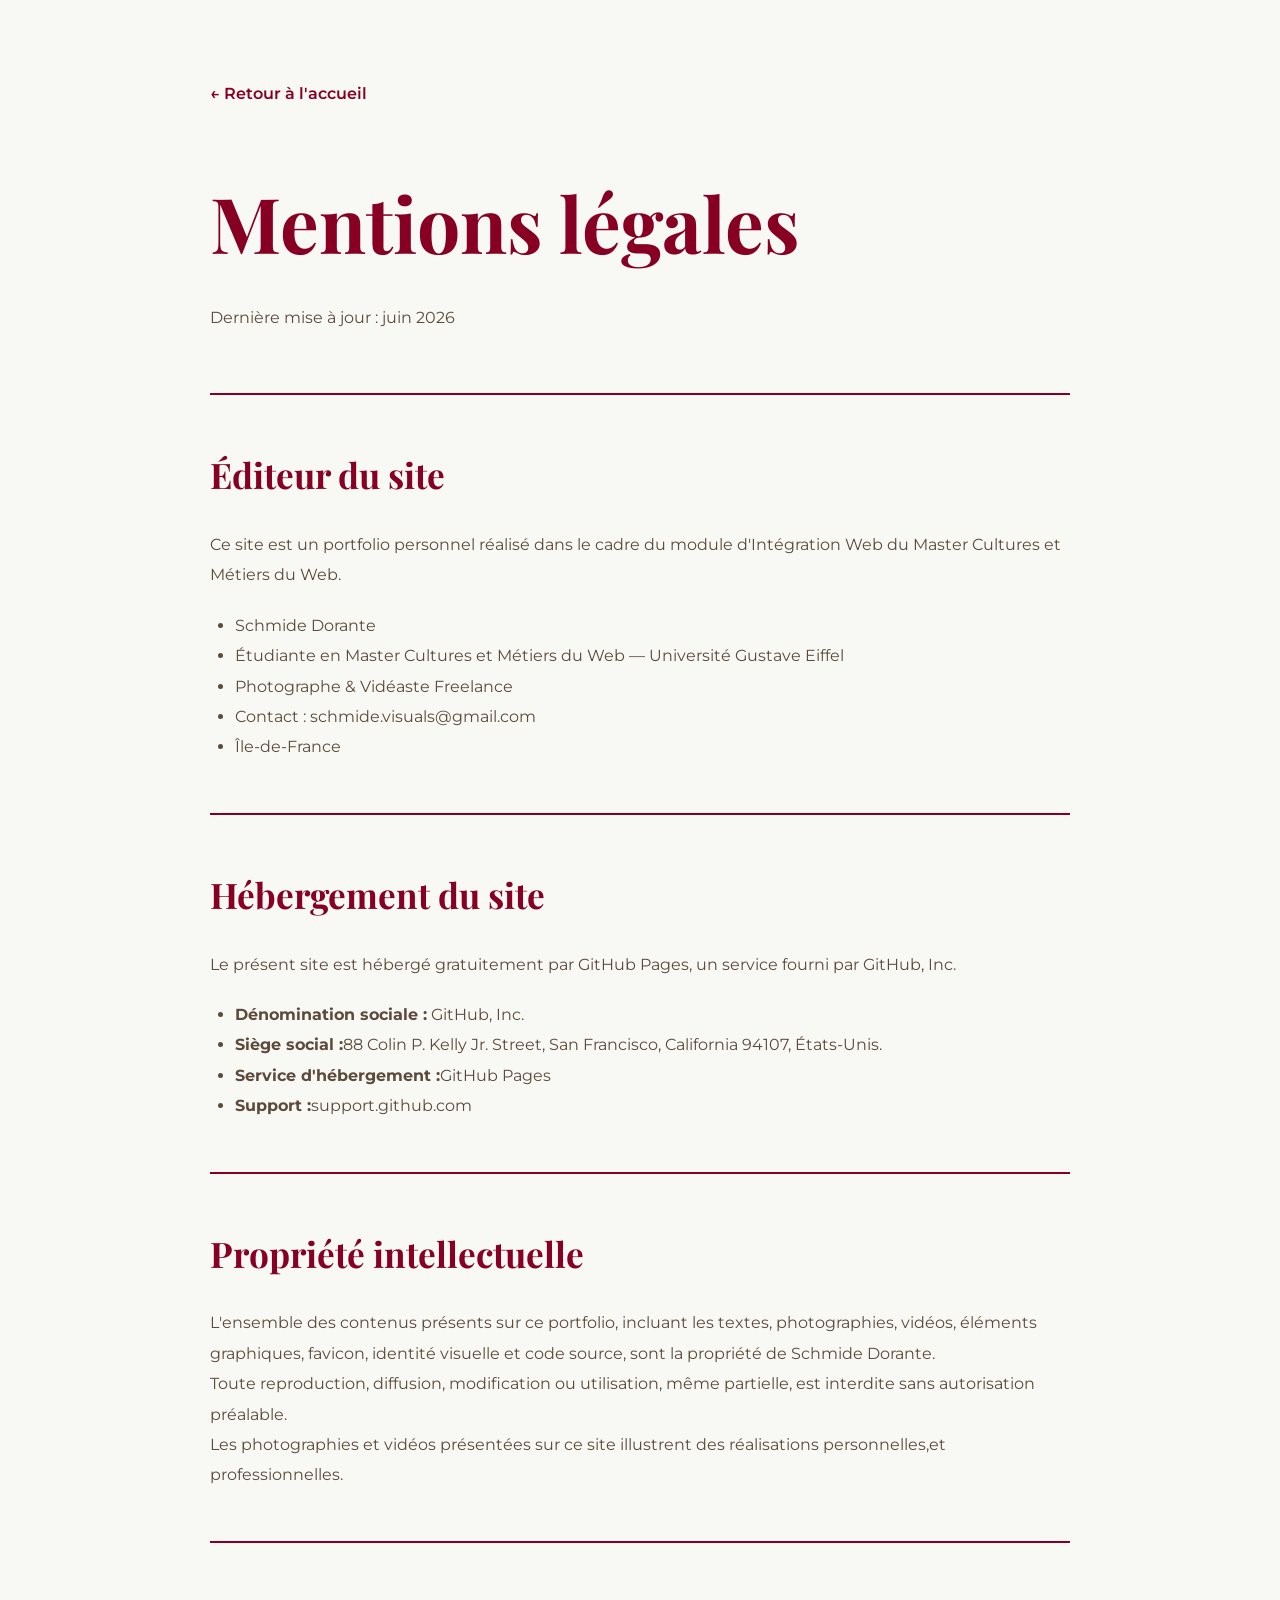
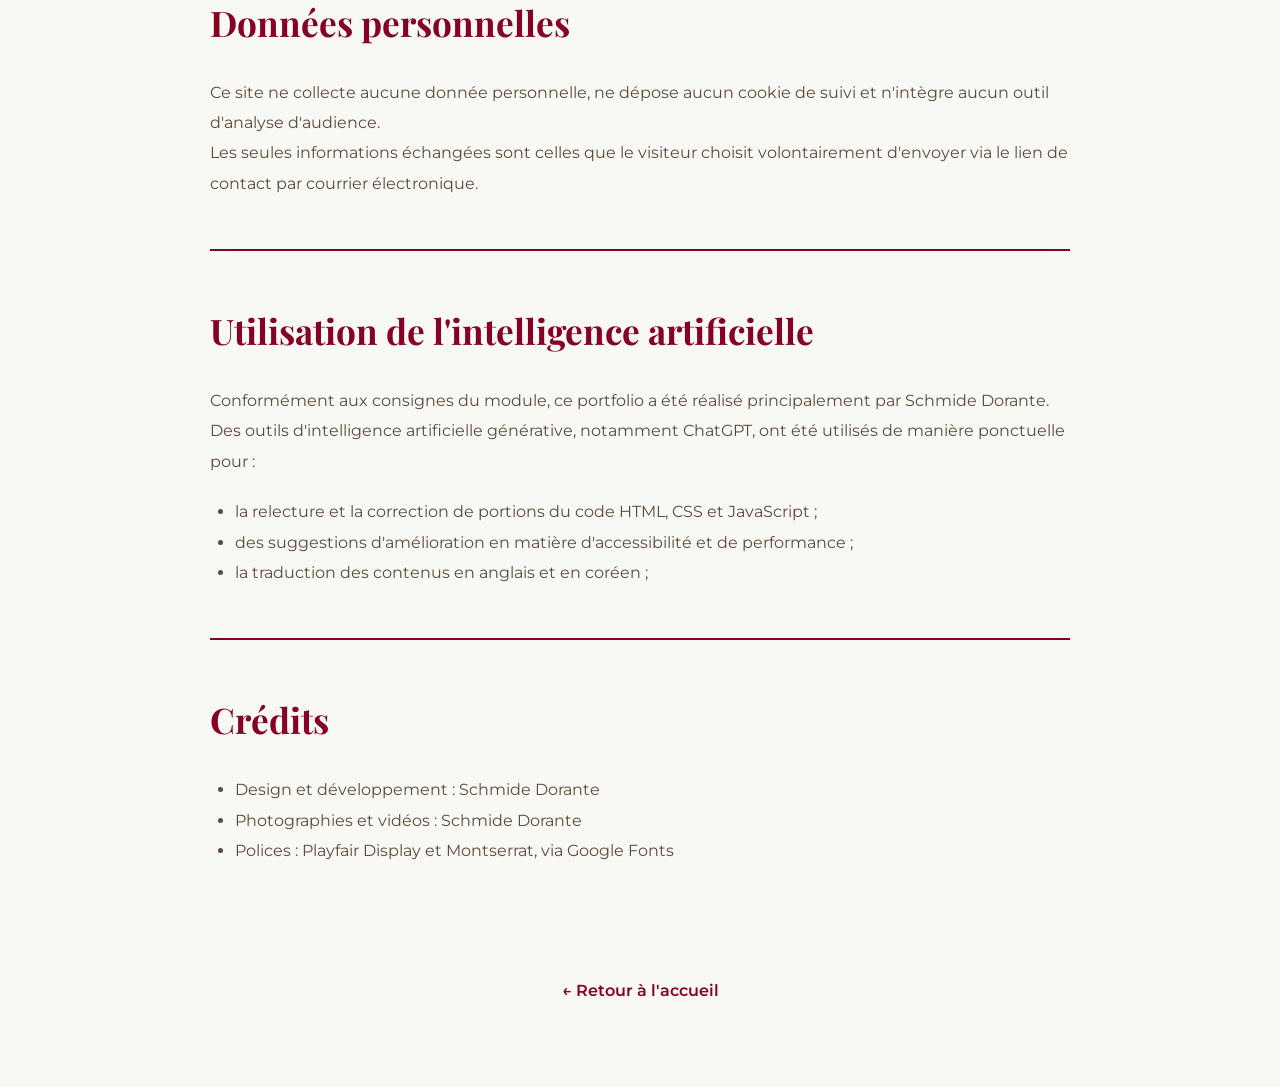
==== mentions-legales.html @ be399d7e "correction finale portfolio" ====
<!DOCTYPE html>
<html lang="fr">
<head>
    <meta charset="UTF-8">
    <meta name="viewport" content="width=device-width, initial-scale=1.0">
    <title>Mentions légales | Schmide Dorante</title>

    <meta name="description" content="Mentions légales portfolio de Schmide Dorante.">

    <link rel="icon" href="images/favicon.png" type="image/png">

    <!-- Google Fonts -->
    <link rel="preconnect" href="https://fonts.googleapis.com">
    <link rel="preconnect" href="https://fonts.gstatic.com" crossorigin>
    <link href="https://fonts.googleapis.com/css2?family=Playfair+Display:wght@700&family=Montserrat:wght@300;400;500;600&display=swap" rel="stylesheet">

    <link rel="stylesheet" href="style.css">
</head>

<body>
    <main class="mentions-page">
        <a href="index.html" class="retour">
            ← Retour à l'accueil
        </a>

        <h1>Mentions légales</h1>

        <p class="date">
            Dernière mise à jour : juin 2026
        </p>

        <section>
            <h2>Éditeur du site</h2>

            <p>
                Ce site est un portfolio personnel réalisé dans le cadre du module d'Intégration Web du Master Cultures et Métiers du Web.
            </p>

            <ul>
                <li>Schmide Dorante</li>
                <li>Étudiante en Master Cultures et Métiers du Web — Université Gustave Eiffel</li>
                <li>Photographe & Vidéaste Freelance</li>
                <li>
                    Contact :
                    <a href="mailto:schmide.visuals@gmail.com">schmide.visuals@gmail.com</a>
                </li>
                <li>Île-de-France</li>
            </ul>
        </section>

        <section>
            <h2>Hébergement du site</h2>

            <p>
                Le présent site est hébergé gratuitement par GitHub Pages, un service fourni par GitHub, Inc.
            </p>

            <ul>
                <li>
                    <strong>Dénomination sociale :</strong> GitHub, Inc.
                </li>
                <li>
                    <strong>Siège social :</strong>88 Colin P. Kelly Jr. Street, San Francisco, California 94107, États-Unis.
                </li>
                <li>
                    <strong>Service d'hébergement :</strong><a href="https://pages.github.com/" target="_blank" rel="noopener noreferrer">GitHub Pages</a>
                </li>
                <li>
                    <strong>Support :</strong><a href="https://support.github.com/" target="_blank" rel="noopener noreferrer">support.github.com</a>
                </li>
            </ul>
        </section>

        <section>
            <h2>Propriété intellectuelle</h2>
            <p>
                L'ensemble des contenus présents sur ce portfolio, incluant les textes,
                photographies, vidéos, éléments graphiques, favicon, identité visuelle
                et code source, sont la propriété de Schmide Dorante.
            </p>
            <p>
                Toute reproduction, diffusion, modification ou utilisation, même partielle,
                est interdite sans autorisation préalable.
            </p>
            <p>
                Les photographies et vidéos présentées sur ce site illustrent des réalisations
                personnelles,et professionnelles.
            </p>
        </section>

        <section>
            <h2>Données personnelles</h2>
            <p>
                Ce site ne collecte aucune donnée personnelle, ne dépose aucun cookie de suivi
                et n'intègre aucun outil d'analyse d'audience.
            </p>
            <p>
                Les seules informations échangées sont celles que le visiteur choisit
                volontairement d'envoyer via le lien de contact par courrier électronique.
            </p>
        </section>

        <section>
            <h2>Utilisation de l'intelligence artificielle</h2>

            <p>
                Conformément aux consignes du module, ce portfolio a été réalisé principalement
                par Schmide Dorante. Des outils d'intelligence artificielle générative,
                notamment ChatGPT, ont été utilisés de manière ponctuelle pour :
            </p>

            <ul>
                <li>la relecture et la correction de portions du code HTML, CSS et JavaScript ;</li>
                <li>des suggestions d'amélioration en matière d'accessibilité et de performance ;</li>
                <li>la traduction des contenus en anglais et en coréen ;</li>
            </ul>
        </section>

        <section>
            <h2>Crédits</h2>

            <ul>
                <li>Design et développement : Schmide Dorante</li>
                <li>Photographies et vidéos : Schmide Dorante</li>
                <li>Polices : Playfair Display et Montserrat, via Google Fonts</li>
            </ul>
        </section>

        <p class="retour-bas">
            <a href="index.html">
                ← Retour à l'accueil
            </a>
        </p>
    </main>
</body>
</html>
---- style.css ----
/* Updating the stylisation of the portfolio */
:root {
  --font-clair: #F8F8F5;
  --font-rose: #F9F0F2;
  --bordeaux: #870024;
  --sombre: #1A1410;
  --gris: #5C4A3A;
  --gris-clair: #8C7B6E;
  --police-titre:'playfair display', Georgia, serif;
  --police-texte: 'Montserrat', Arial, sans-serif;
}

/* Reset */
*, 
*::before, 
*::after { 
  box-sizing: border-box; 
  margin: 0; 
  padding: 0; 
}

/* Body */
html { 
  scroll-behavior: smooth; 
}

body {
  background-color: var(--font-clair);
  color: var(--sombre);
  font-family: var(--police-texte);
  font-weight: 400;
  line-height: 1.7;
}

/* styling the images */
img {
  display: block;
  max-width: 100%;
  height: auto;
}

/* Styling the links */
a {
  color: inherit;
  text-decoration: none;
}

a:focus-visible, 
button:focus-visible, 
video:focus-visible { 
  outline: 3px solid var(--bordeaux); 
  outline-offset: 4px; 
}

/* Styling header */
header {
  position: fixed;
  top: 0;
  left: 0;
  right: 0;
  background-color: var(--font-clair);
  padding: 1rem 2rem;
  z-index: 100;
  border-bottom: 1px solid rgba(123, 18, 48, 0.15);
}

/* Navigation styling */
nav {
  display: flex;
  justify-content: flex-end;
}

/* language buttons restyling */
.language-option {
  display: flex;
  gap: 0.5rem;
}

.language-option button {
  background: none;
  border: 1px solid var(--bordeaux);
  color: var(--bordeaux);
  padding: 0.4rem 0.8rem;
  font-family: var(--police-texte);
  font-size: 0.8rem;
  font-weight: 500;
  letter-spacing: 0.1em;
  cursor: pointer;
  transition: background 0.3s, color 0.3s;
}

.language-option button:hover,
.language-option button:active {
  background-color: var(--bordeaux);
  color: var(--font-clair);
}

/* Hero styling */
#hero {
  display: flex;
  align-items: center;
  justify-content: space-between;
  min-height: 100vh;
  padding: 8rem 4rem 4rem 4rem;
  gap: 2rem;
}

#hero-content {
  flex: 1;
  display: flex;
  flex-direction: column;
  gap: 1.5rem;
}

#hero h1 {
  font-family: var(--police-titre);
  font-size: clamp(3rem, 8vw, 7rem);
  font-weight: 700;
  line-height: 1;
  color: var(--bordeaux);
}

#hero h2 {
  font-family: var(--police-texte);
  font-size: clamp(0.9rem, 2vw, 1.1rem);
  font-weight: 700;
  letter-spacing: 0.2em;
  text-transform: uppercase;
  color: var(--sombre);
}

/* contact info for hero */
.contact-info {
  font-style: normal;
  display: flex;
  flex-direction: column;
  gap: 0.8rem;
}

.contact-info p {
display: flex;
align-items: center;
gap: 0.5rem;
font-size: 0.9rem;
color: var(--gris);
}

.contact-info a {
  color: var(--gris);
  transition: color 0.3s;
}

.contact-info a:hover {
  color: var(--bordeaux);
}

/* Call to action button style */
.cta-button {
  display: inline-block;
  padding: 1rem 2rem;
  background-color: var(--bordeaux);
  color: var(--font-clair);
  font-family: var(--police-texte);
  font-size: 0.85rem;
  font-weight: 500;
  letter-spacing: 0.15em;
  text-transform: uppercase;
  border: 2px solid var(--bordeaux);
  transition: background 0.3s, color 0.3s;
  align-self: flex-start;
}

.cta-button:hover {
  background-color: transparent;
  color: var(--bordeaux);
}

/* Styling the hero image */
#hero-image {
  flex: 1;
  display: flex;
  justify-content: flex-end;
  position: relative;
}

#hero-image img {
  width: 100%;
  max-width: 500px;
  height: 600px;
  object-fit: cover;
  object-position: center top;
  border-radius: 8px;
}

/* Decoration */
.forme-barre {
  position: absolute;
  top: -20px;
  left: 40px;
  width: 300px;
  height: 38px;
  background-color: var(--bordeaux);
  z-index: 1;
}

.forme-demi-cercle {
  position: absolute;
  top: -30px;
  right: -20px;
  width: 60px;
  height: 90px;
  background-color: var(--bordeaux);
  border-radius: 0 60px 60px 0;
  z-index: 1;
}

/* À Propos section style */
section:has(#a_propos) {
display: flex;
align-items: center;
justify-content: center;
gap: 2rem;
padding: 6rem 4rem;
background-color: var(--font-rose);
overflow: hidden;
}

#texte_gauche {
  flex: 1;
  display: flex;
  flex-direction: column;
  justify-content: center;
  gap: 1.5rem;
  max-width: 550px;
}

#texte_gauche h2 {
  font-family: var(--police-titre);
  font-size: clamp(2rem, 4vw, 4.5rem);
  font-weight: 700;
  color: var(--bordeaux);
  line-height: 1.1;
  text-transform: uppercase;
}

#texte_gauche p {
  font-family: var(--police-texte);
  font-size: 1rem;
  color: var(--gris);
  line-height: 1.8;
}

#image_gauche {
  flex: 1;
  display: flex;
  justify-content: flex-end;
  position:relative;
}

#image_gauche img {
  width: 100%;
  max-width: 500px;
  height: 600px;
  object-fit: cover;
  object-position: center top;
  border-radius: 0px;
}

/* sport section styling */
section:has(#sport-titre) {
  position: relative;
  padding: 6rem 4rem;
  background-color: var(--font-clair);
}

.forme-barre--haut-droite {
  position: absolute;
  top: 3rem;
  right: 4rem;
  left: auto;
  width: 300px;
  height: 38px;
  background-color: var(--bordeaux);
}

#sport-titre {
  font-family: var(--police-titre);
  font-size: clamp(2rem, 4vw, 4.5rem);
  font-weight: 700;
  color: var(--bordeaux);
  line-height: 1;
  text-transform: uppercase;
  margin-top: 4rem;
  margin-bottom: 1rem;
}

#sport-description {
  font-family: var(--police-texte);
  font-size: 1rem;
  color: var(--gris);
  line-height: 1.8;
  max-width: 600px;
  margin-bottom: 3rem;
}

#sport-galerie {
  display: grid;
  grid-template-columns: repeat(4, 1fr);
  gap: 1.6rem;
}

#sport-galerie img {
  width: 100%;
  aspect-ratio: 9/16;
  height: auto;
  object-fit: cover;
  border-radius: 0px;
  transition: transform 0.4s ease;
}

#sport-galerie img:hover {
  transform: scale(1.03);
}

/* styling portrait & lifestyle section */
section:has(#portrait-titre) {
  display: flex;
  align-items: center;
  gap: 5rem;
  padding: 6rem 4rem;
  background-color: var(--font-rose);
  position: relative;
}

#portrait-galerie {
  flex: 1;
  display: grid;
  grid-template-columns: repeat(4, 1fr);
  gap: 2rem;
}

#portrait-galerie img {
  width: 100%;
  aspect-ratio: 9/16;
  height: auto;
  object-fit: cover;
  object-position: center top;
  border-radius: 0;
  transition: transform 0.4s ease;
}

#portrait-galerie img:hover {
  transform: scale(1.03);
}

#portrait-texte {
  flex: 1;
  display: flex;
  flex-direction: column;
  gap: 1.5rem;
  position: relative;
}

#portrait-texte::before {
  content: '';
  position: absolute;
  top: -1.5rem;
  left: 0;
  width: 300px;
  height: 38px;
  background-color: var(--bordeaux);
}

#portrait-titre {
  font-family: var(--police-titre);
  font-size: clamp(2rem, 4vw, 4.5rem);
  font-weight: 700;
  color: var(--bordeaux);
  line-height: 1;
  text-transform: uppercase;
}

#portrait-description {
  font-family: var(--police-texte);
  font-size: 1rem;
  color: var(--gris);
  line-height: 1.8;
  max-width: 500px;
}

/* styling events */
section:has(#rue-titre) {
  display: flex;
  align-items: center;
  gap: 5rem;
  padding: 6rem 4rem;
  min-height: 85vh;
  background-color: var(--font-clair);
  position: relative;
}

#rue-texte {
  flex: 1;
  display: flex;
  flex-direction: column;
  gap: 1.5rem;
  position: relative;
}

#rue-texte::before {
  content: '';
  position: absolute;
  top: -1.5rem;
  left: 0;
  width: 300px;
  height: 38px;
  background-color: var(--bordeaux);
}

#rue-titre {
  font-family: var(--police-titre);
  font-size: clamp(2rem, 4vw, 4.5rem);
  font-weight: 700;
  color: var(--bordeaux);
  line-height: 1;
  text-transform: uppercase;
}

#rue-description {
  font-family: var(--police-texte);
  font-size: 1rem;
  color: var(--gris);
  line-height: 1.8;
  max-width: 500px;
}

#rue-galerie {
  flex: 1;
  display: grid;
  grid-template-columns: repeat(3, 1fr);
  gap: 1.8rem;
}

#rue-galerie img {
  width: 100%;
  aspect-ratio: 9/16;
  height: auto;
  object-fit: cover;
  border-radius: 0;
  transition: transform 0.4s ease;
}

#rue-galerie img:hover {
  transform: scale(1.03);
}

/* Création de contenu section styling */
section:has(#contenu-titre) {
  padding: 6rem 4rem;
  background-color: var(--font-rose);
  text-align: center;
  position: relative;
}

#contenu-titre {
  font-family: var(--police-titre);
  font-size: clamp(2rem, 4vw, 4.5rem);
  font-weight: 700;
  color: var(--bordeaux);
  text-transform: uppercase;
  margin-bottom: 1rem;
  position : relative;
}

#contenu-titre::before {
  content: '';
  display: block;
  width: 300px;
  height: 38px;
  background-color: var(--bordeaux);
  margin: 0 auto 1.5rem auto;
}

#contenu-description {
  font-family: var(--police-texte);
  font-size: 1rem;
  color: var(--gris);
  line-height: 1.8;
  max-width: 600px;
  margin: 0 auto 3rem auto;
}

#contenu-galerie {
  display: grid;
  grid-template-columns: repeat(3, minmax(240px,1fr));
  gap: 4rem;
  max-width: 1200px;
  margin: 2rem auto 0 auto;
  text-align: left;
}

#contenu-galerie video {
  width: 100%;
  aspect-ratio: 9/16;
  height: auto;
  object-fit: cover;
  border-radius: 0px;
  background-color: var(--sombre);
  display: block;
}

/* section Mon offre styling */
section:has(#offre-titre) {
  padding: 6rem 4rem;
  background-color: var(--font-clair);
  text-align: center;
}

#offre-titre {
  font-family: var(--police-titre);
  font-size: clamp(2rem, 4vw, 4.5rem);
  font-weight: 700;
  color: var(--bordeaux);
  text-transform: uppercase;
  margin-bottom: 3rem;
}

#offre-contenu {
  position: relative;
  overflow: hidden;
  background-color: white;
  border-radius: 12px;
  padding: 3rem;
  max-width: 850px;
  margin: 0 auto;
  text-align: left;
  box-shadow: none;
  border-left: none;
}

.forme-demi-cercle--coin {
  position: absolute;
  top: -15px;
  left: -15px; width: 50px; 
  height: 70px; 
  background-color: var(--bordeaux); 
  border-radius: 0 0 50px 0; 
  opacity: 0.15;
}

#offre-contenu p {
  font-family: var(--police-texte);
  font-size: 1rem;
  color: var(--gris);
  line-height: 1.8;
  margin-bottom: 2rem;
}

#offre-contenu ul {
  list-style: none;
  display: flex;
  flex-direction: column;
  gap: 1rem;
}

#offre-contenu ul li {
  font-family: var(--police-texte);
  font-size: 1rem;
  color: var(--sombre);
  display: flex;
  align-items: flex-start;
  gap: 1rem;
}

#offre-contenu ul li::before {
  content: '◈';
  color: var(--bordeaux);
  flex-shrink: 0;
}

/* contact info styling */
section:has(#contact-titre) {
  display: flex;
  align-items: center;
  gap: 4rem;
  padding: 6rem 4rem;
  background-color: var(--font-clair);
}

#contact-texte {
  flex: 1;
  display: flex;
  flex-direction: column;
  gap: 1.5rem;
}

#contact-titre {
  font-family: var(--police-titre);
  font-size: clamp(2rem, 4vw, 4.5rem);
  font-weight: 700;
  color: var(--bordeaux);
  line-height: 1;
  font-style: italic;
  text-transform: uppercase;
}

#contact-tagline {
  font-family: var(--police-texte);
  font-size: 1rem;
  color: var(--gris);
  line-height: 1.8;
}

section:has(#contact-titre) .contact-info {
  display: flex;
  flex-direction: column;
  gap: 1rem;
}

section:has(#contact-titre) .contact-info p {
  display: flex;
  align-items: center;
  gap: 0.5rem;
  font-size: 1rem;
  color: var(--gris);
}

section:has(#contact-titre) .contact-info a {
  color: var(--gris);
  transition: color 0.3s;
}

section:has(#contact-titre) .contact-info a:hover {
  color: var(--bordeaux);
}

section:has(#contact-titre) .contact-info img {
  filter: invert(1);
}

#contact-image {
  flex: 1;
  display: flex;
  justify-content: flex-end;
  position: relative;
}

#contact-image img {
  width: 100%;
  max-width: 500px;
  height: 600px;
  object-fit: cover;
  object-position: center top;
  border-radius: 0px;
}

.forme-cercle-plein {
  position: absolute;
  bottom: -25px; right: -25px; 
  width: 140px; 
  height: 140px; 
  background-color: var(--bordeaux); 
  border-radius: 50%; 
  z-index: 1;
}

/* footer styling */
footer {
  background-color: var(--bordeaux);
  color: var(--font-clair);
  text-align: center;
  padding: 2rem;
  font-family: var(--police-texte);
  font-size: 0.9rem;
  font-weight: 500;
  letter-spacing: 0.08em;
}

footer a {
  text-decoration: underline;
}

/* Mentions Légales */
.mentions-page { 
  max-width: 900px; 
  margin: auto; 
  padding: 80px 20px; 
} 

.mentions-page h1 { 
  font-family: var(--police-titre); 
  font-size: clamp(3rem, 6vw, 5rem); 
  color: var(--bordeaux); 
  margin-bottom: 15px; 
}

.date { 
  color: var(--gris); 
  margin-bottom: 60px; 
} 

.mentions-page section { 
  border-top: 2px solid var(--bordeaux); 
  padding: 50px 0; 
}

.mentions-page h2 { 
  font-family: var(--police-titre); 
  font-size: 2.2rem; 
  color: var(--bordeaux); 
  margin-bottom: 25px; 
} 

.mentions-page p, 
.mentions-page li { 
  color: var(--gris); 
  line-height: 1.9; 
  font-size: 1rem; 
}

.mentions-page ul { 
  padding-left: 25px; 
  margin-top: 20px; 
} 

.retour, 
.retour-bas a { 
  color: var(--bordeaux); 
  font-weight: 600; 
}

.retour { 
  display: inline-block; 
  margin-bottom: 50px; 
} 

.retour-bas { 
  text-align: center; 
  margin-top: 60px; 
} 

.retour:hover, 
.retour-bas a:hover { 
  text-decoration: underline; 
}

/* Scroll reveal animation */
section.reveal { 
  opacity: 0; 
  transform: translateY(30px); 
  transition: opacity 0.8s ease, transform 0.8s ease; 
}

section.reveal.visible { 
  opacity: 1; 
  transform: translateY(0); 
}

/* Cursor */
* { 
  cursor: none; 
} 

#curseur { 
  position: fixed; 
  width: 30px; 
  height: 30px; 
  pointer-events: none; 
  z-index: 9999; 
  transform: translate(-50%, -50%); 
}

#curseur::before { 
  content: ''; 
  position: absolute; 
  width: 100%; 
  height: 1px; 
  background-color: var(--bordeaux); 
  top: 50%; 
  left: 0; 
}

#curseur::after { 
  content: ''; 
  position: absolute; 
  width: 1px; 
  height: 100%; 
  background-color: var(--bordeaux); 
  left: 50%; 
  top: 0; 
}

/* Making the portfolio responsive - Tablette */
@media (max-width : 900px){
    nav {
      justify-content: center;
    }
  /* Hero */
  #hero {
      flex-direction: column;
      text-align: center;
      padding: 6rem 2rem 4rem 2rem;
    }

  #hero-image{
      justify-content: center;
    }
    
  #hero-image img {
      max-width: 100%;
      height: 400px;
    }

  .contact-info {
      align-items: center;
    }

  .cta-button {
      align-self: center;
    }

  /* À PROPOS */
section:has(#a_propos), 
section:has(#portrait-titre), 
section:has(#rue-titre), 
section:has(#contact-titre) { 
  flex-direction: column; 
  padding: 4rem 2rem; 
}

  #image_gauche{
    max-width: 100%;
    justify-content: center;
  }

  #image_gauche img{
    max-width: 100%;
    height: 400px;
  }

  section:has(#sport-titre), 
  section:has(#contenu-titre), 
  section:has(#offre-titre) { 
    padding: 4rem 2rem; 
  }

  /* Sport */
  #sport-galerie, 
  #portrait-galerie, 
  #rue-galerie, 
  #contenu-galerie { 
    grid-template-columns: repeat(2, 1fr); 
  }

  #contact-image { 
    display: none; 
  } 
}

/* Making the portfolio responsive - Mobile */
@media (max-width: 600px){
  /* Hero */
  #hero{
    padding: 5rem 1.5rem 3rem 1.5rem;
  }
  #hero-image img{
    height: 300px;
  }

  .forme-barre, 
  .forme-barre--haut-droite, 
  #portrait-texte::before, 
  #rue-texte::before, 
  #contenu-titre::before { 
    width: 160px; 
    height: 24px; 
  }

.forme-barre--haut-droite { 
  right: 1.5rem; 
} 

#sport-galerie, 
#portrait-galerie, 
#rue-galerie, 
#contenu-galerie { 
  grid-template-columns: 1fr; 
}

#offre-contenu { 
  padding: 2rem 1.5rem; 
} 

.mentions-page { 
  padding: 60px 20px; 
} 
}


/* Mobile accessibility cursor */
@media (pointer: coarse) { 
  #curseur { 
    display: none; 
  } 
  
  * { 
    cursor: auto; 
  } 
}
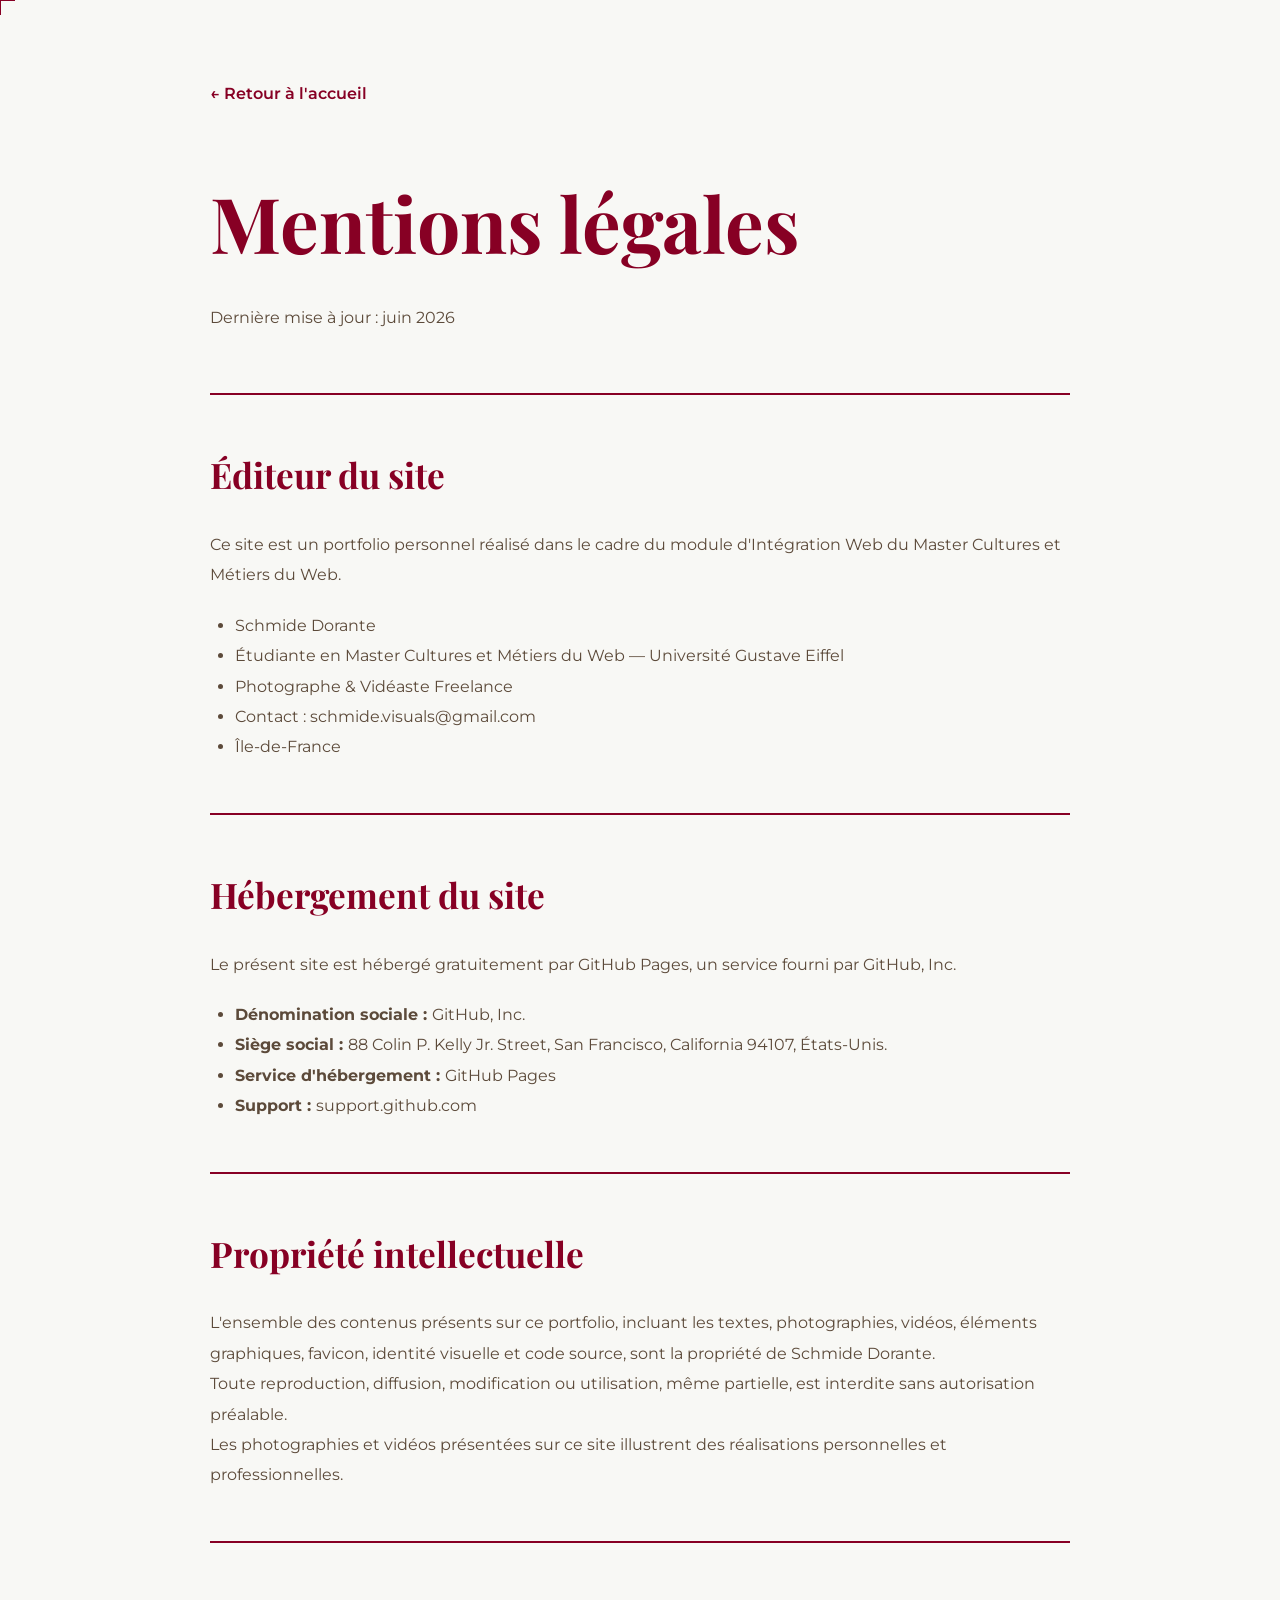
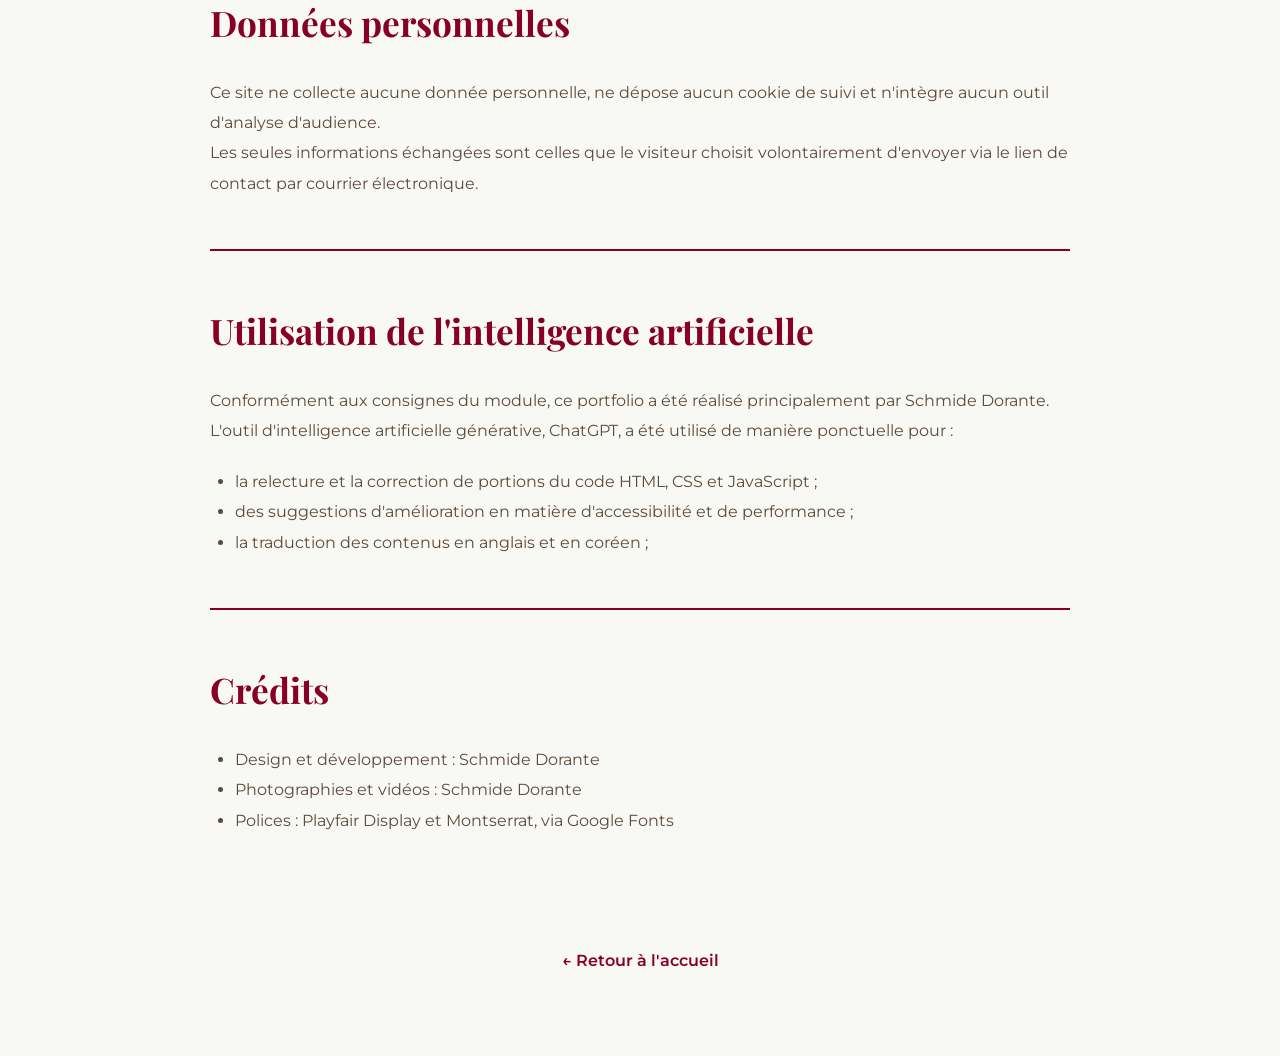
==== commit 0215624c: "correction finale portfolio" ====
--- a/mentions-legales.html
+++ b/mentions-legales.html
@@ -18,6 +18,8 @@
 </head>
 
 <body>
+    <div id="curseur"></div>
+
     <main class="mentions-page">
         <a href="index.html" class="retour">
             ← Retour à l'accueil
@@ -57,16 +59,16 @@
 
             <ul>
                 <li>
-                    <strong>Dénomination sociale :</strong> GitHub, Inc.
+                    <strong>Dénomination sociale : </strong> GitHub, Inc.
                 </li>
                 <li>
-                    <strong>Siège social :</strong>88 Colin P. Kelly Jr. Street, San Francisco, California 94107, États-Unis.
+                    <strong>Siège social : </strong>88 Colin P. Kelly Jr. Street, San Francisco, California 94107, États-Unis.
                 </li>
                 <li>
-                    <strong>Service d'hébergement :</strong><a href="https://pages.github.com/" target="_blank" rel="noopener noreferrer">GitHub Pages</a>
+                    <strong>Service d'hébergement : </strong><a href="https://pages.github.com/" target="_blank" rel="noopener noreferrer">GitHub Pages</a>
                 </li>
                 <li>
-                    <strong>Support :</strong><a href="https://support.github.com/" target="_blank" rel="noopener noreferrer">support.github.com</a>
+                    <strong>Support : </strong><a href="https://support.github.com/" target="_blank" rel="noopener noreferrer">support.github.com</a>
                 </li>
             </ul>
         </section>
@@ -84,7 +86,7 @@
             </p>
             <p>
                 Les photographies et vidéos présentées sur ce site illustrent des réalisations
-                personnelles,et professionnelles.
+                personnelles et professionnelles.
             </p>
         </section>
 
@@ -105,8 +107,8 @@
 
             <p>
                 Conformément aux consignes du module, ce portfolio a été réalisé principalement
-                par Schmide Dorante. Des outils d'intelligence artificielle générative,
-                notamment ChatGPT, ont été utilisés de manière ponctuelle pour :
+                par Schmide Dorante. L'outil d'intelligence artificielle générative,
+                ChatGPT, a été utilisé de manière ponctuelle pour :
             </p>
 
             <ul>
@@ -132,5 +134,6 @@
             </a>
         </p>
     </main>
+    <script src="script.js"></script>
 </body>
 </html>
--- a/style.css
+++ b/style.css
@@ -90,7 +90,7 @@
 }
 
 .language-option button:hover,
-.language-option button:active {
+.language-option button.active {
   background-color: var(--bordeaux);
   color: var(--font-clair);
 }
@@ -327,7 +327,8 @@
   display: flex;
   align-items: center;
   gap: 5rem;
-  padding: 6rem 4rem;
+  padding: 8rem 4rem;
+  min-height: 90vh;
   background-color: var(--font-rose);
   position: relative;
 }
@@ -364,7 +365,7 @@
 #portrait-texte::before {
   content: '';
   position: absolute;
-  top: -1.5rem;
+  top: -3rem;
   left: 0;
   width: 300px;
   height: 38px;
@@ -394,7 +395,7 @@
   align-items: center;
   gap: 5rem;
   padding: 6rem 4rem;
-  min-height: 85vh;
+  min-height: 90vh;
   background-color: var(--font-clair);
   position: relative;
 }
@@ -410,7 +411,7 @@
 #rue-texte::before {
   content: '';
   position: absolute;
-  top: -1.5rem;
+  top: -3rem;
   left: 0;
   width: 300px;
   height: 38px;
